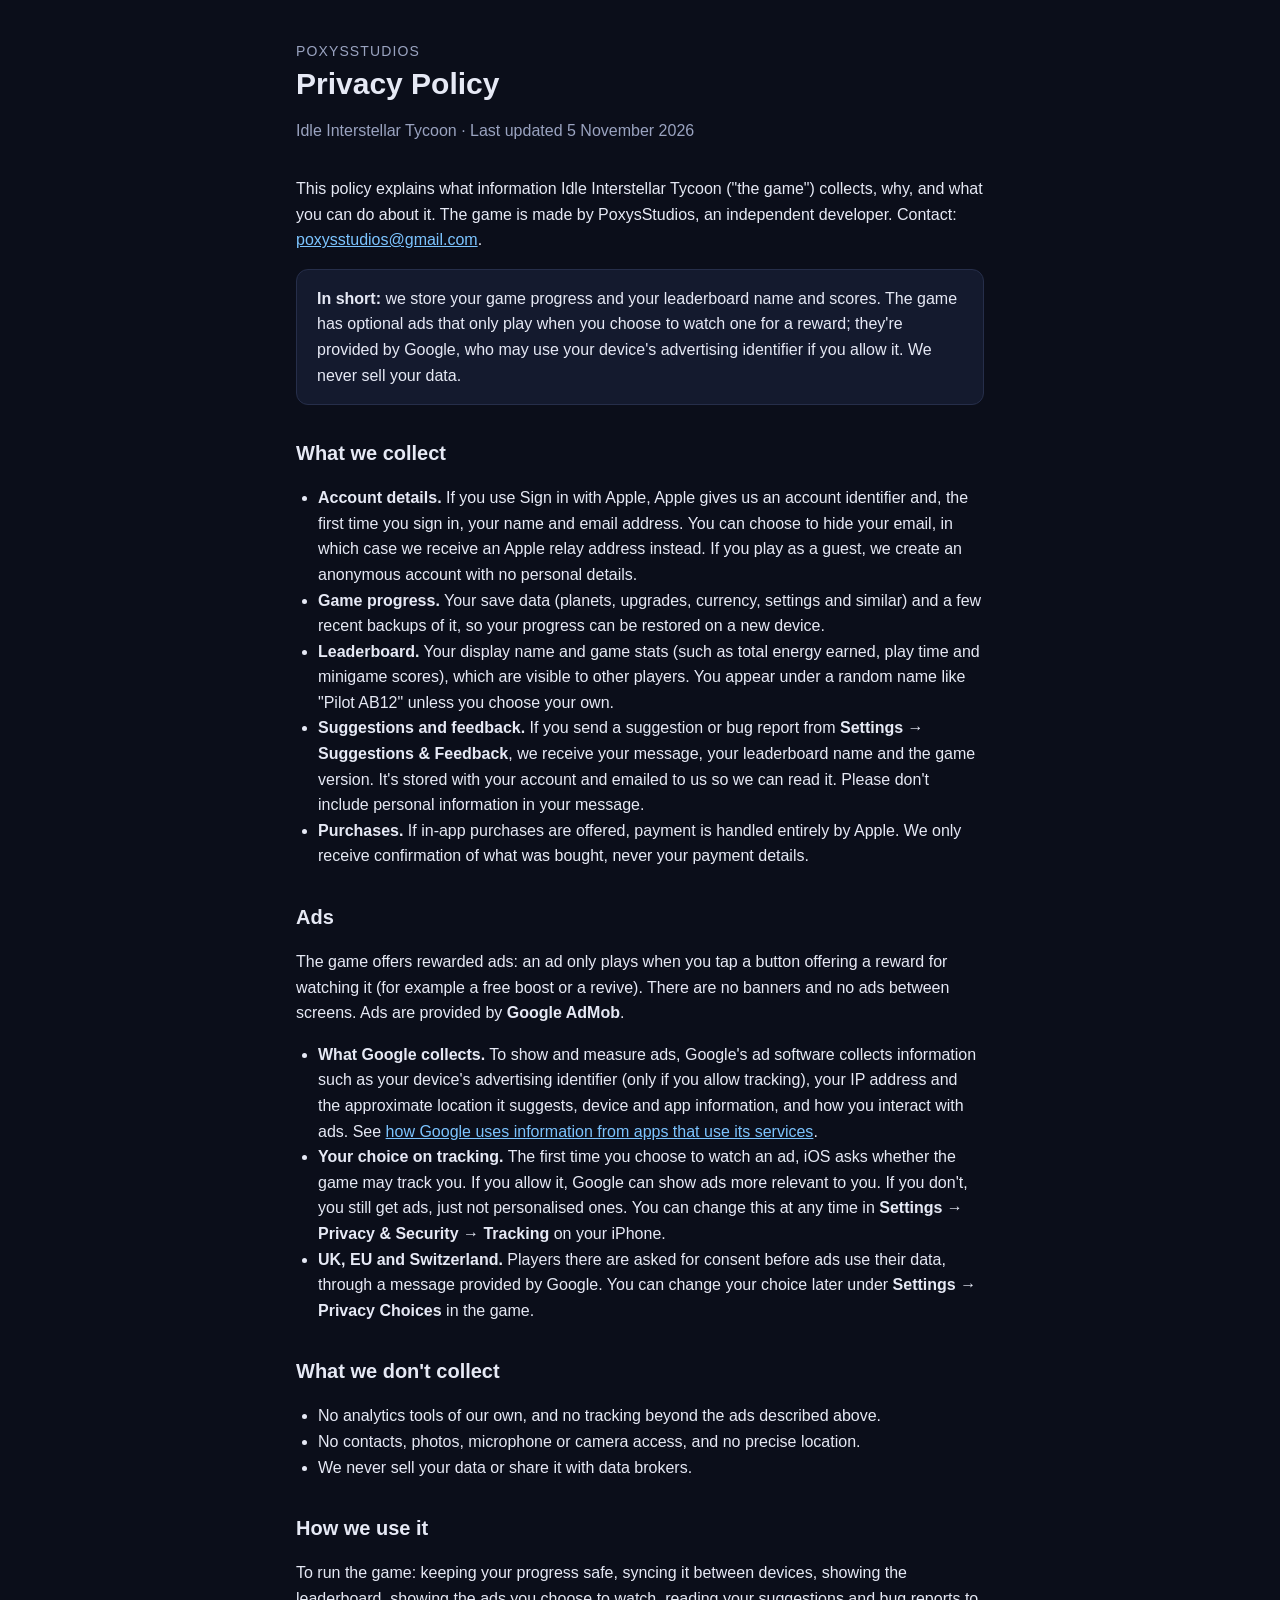
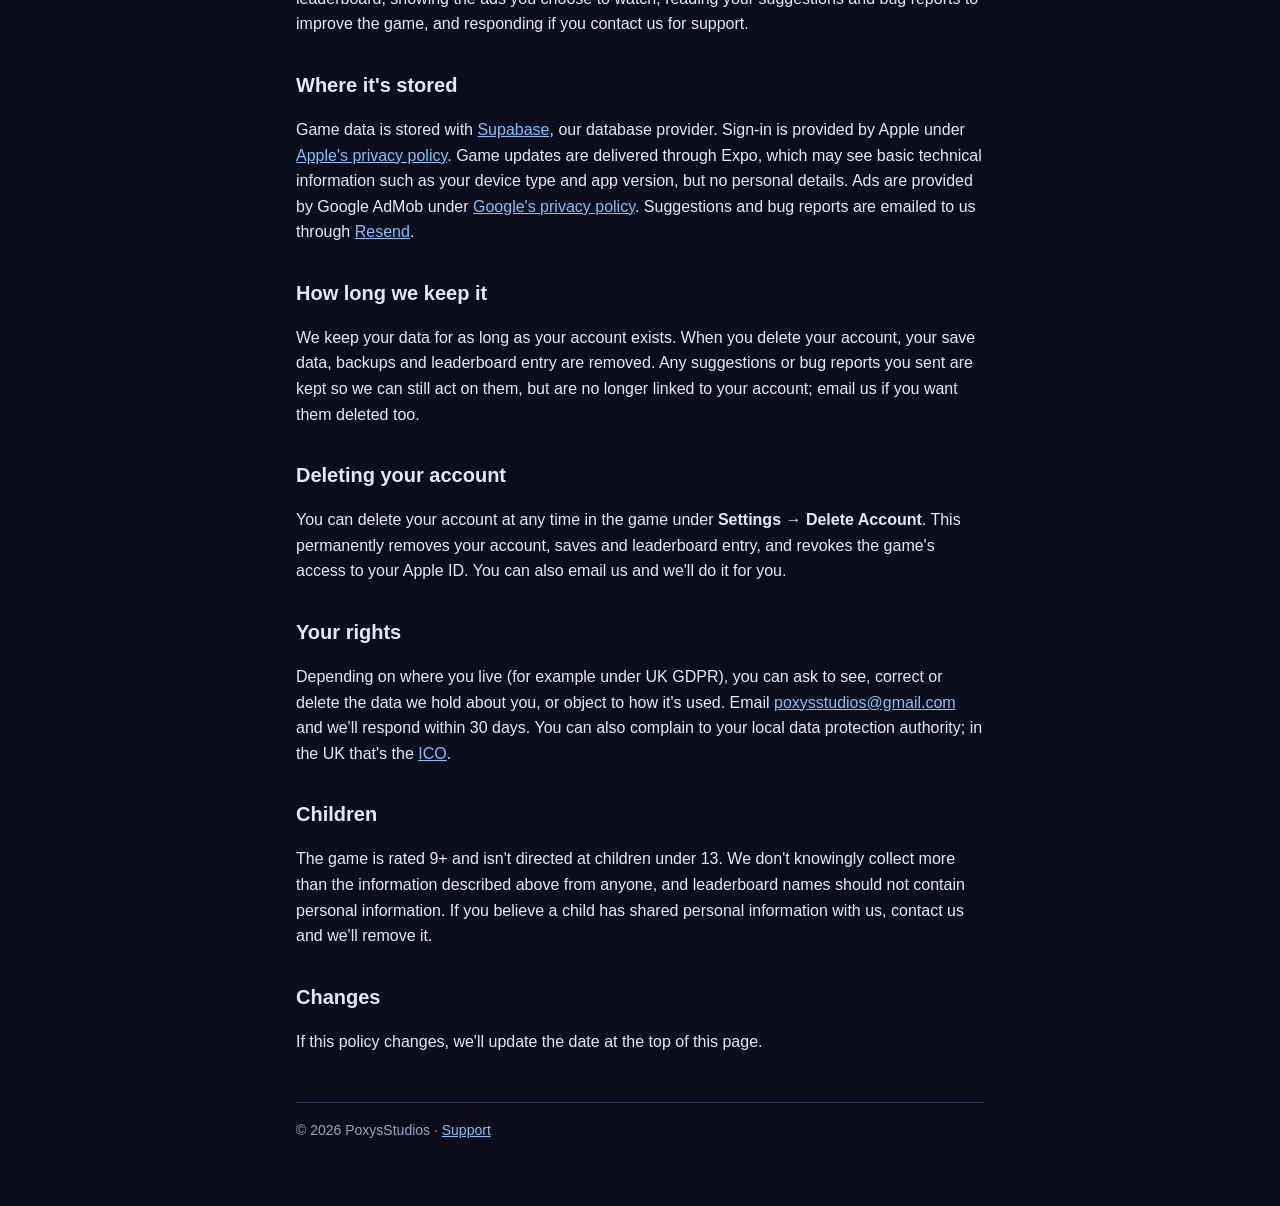
==== privacy.html @ 0489b834 "Add files via upload" ====
<!doctype html>
<html lang="en">
<head>
  <meta charset="utf-8">
  <meta name="viewport" content="width=device-width, initial-scale=1">
  <title>Privacy Policy – Idle Interstellar Tycoon</title>
  <link rel="stylesheet" href="../style.css">
</head>
<body>
<main>
  <header>
    <div class="studio">PoxysStudios</div>
    <h1>Privacy Policy</h1>
    <p class="muted">Idle Interstellar Tycoon · Last updated 5 November 2026</p>
  </header>

  <p>This policy explains what information Idle Interstellar Tycoon ("the game") collects, why, and what you can do about it. The game is made by PoxysStudios, an independent developer. Contact: <a href="mailto:poxysstudios@gmail.com">poxysstudios@gmail.com</a>.</p>

  <div class="card">
    <strong>In short:</strong> we store your game progress and your leaderboard name and scores. The game has optional ads that only play when you choose to watch one for a reward; they're provided by Google, who may use your device's advertising identifier if you allow it. We never sell your data.
  </div>

  <h2>What we collect</h2>
  <ul>
    <li><strong>Account details.</strong> If you use Sign in with Apple, Apple gives us an account identifier and, the first time you sign in, your name and email address. You can choose to hide your email, in which case we receive an Apple relay address instead. If you play as a guest, we create an anonymous account with no personal details.</li>
    <li><strong>Game progress.</strong> Your save data (planets, upgrades, currency, settings and similar) and a few recent backups of it, so your progress can be restored on a new device.</li>
    <li><strong>Leaderboard.</strong> Your display name and game stats (such as total energy earned, play time and minigame scores), which are visible to other players. You appear under a random name like "Pilot AB12" unless you choose your own.</li>
    <li><strong>Suggestions and feedback.</strong> If you send a suggestion or bug report from <strong>Settings &rarr; Suggestions &amp; Feedback</strong>, we receive your message, your leaderboard name and the game version. It's stored with your account and emailed to us so we can read it. Please don't include personal information in your message.</li>
    <li><strong>Purchases.</strong> If in-app purchases are offered, payment is handled entirely by Apple. We only receive confirmation of what was bought, never your payment details.</li>
  </ul>

  <h2>Ads</h2>
  <p>The game offers rewarded ads: an ad only plays when you tap a button offering a reward for watching it (for example a free boost or a revive). There are no banners and no ads between screens. Ads are provided by <strong>Google AdMob</strong>.</p>
  <ul>
    <li><strong>What Google collects.</strong> To show and measure ads, Google's ad software collects information such as your device's advertising identifier (only if you allow tracking), your IP address and the approximate location it suggests, device and app information, and how you interact with ads. See <a href="https://policies.google.com/technologies/partner-sites">how Google uses information from apps that use its services</a>.</li>
    <li><strong>Your choice on tracking.</strong> The first time you choose to watch an ad, iOS asks whether the game may track you. If you allow it, Google can show ads more relevant to you. If you don't, you still get ads, just not personalised ones. You can change this at any time in <strong>Settings → Privacy &amp; Security → Tracking</strong> on your iPhone.</li>
    <li><strong>UK, EU and Switzerland.</strong> Players there are asked for consent before ads use their data, through a message provided by Google. You can change your choice later under <strong>Settings → Privacy Choices</strong> in the game.</li>
  </ul>

  <h2>What we don't collect</h2>
  <ul>
    <li>No analytics tools of our own, and no tracking beyond the ads described above.</li>
    <li>No contacts, photos, microphone or camera access, and no precise location.</li>
    <li>We never sell your data or share it with data brokers.</li>
  </ul>

  <h2>How we use it</h2>
  <p>To run the game: keeping your progress safe, syncing it between devices, showing the leaderboard, showing the ads you choose to watch, reading your suggestions and bug reports to improve the game, and responding if you contact us for support.</p>

  <h2>Where it's stored</h2>
  <p>Game data is stored with <a href="https://supabase.com/privacy">Supabase</a>, our database provider. Sign-in is provided by Apple under <a href="https://www.apple.com/legal/privacy/">Apple's privacy policy</a>. Game updates are delivered through Expo, which may see basic technical information such as your device type and app version, but no personal details. Ads are provided by Google AdMob under <a href="https://policies.google.com/privacy">Google's privacy policy</a>. Suggestions and bug reports are emailed to us through <a href="https://resend.com/legal/privacy-policy">Resend</a>.</p>

  <h2>How long we keep it</h2>
  <p>We keep your data for as long as your account exists. When you delete your account, your save data, backups and leaderboard entry are removed. Any suggestions or bug reports you sent are kept so we can still act on them, but are no longer linked to your account; email us if you want them deleted too.</p>

  <h2>Deleting your account</h2>
  <p>You can delete your account at any time in the game under <strong>Settings → Delete Account</strong>. This permanently removes your account, saves and leaderboard entry, and revokes the game's access to your Apple ID. You can also email us and we'll do it for you.</p>

  <h2>Your rights</h2>
  <p>Depending on where you live (for example under UK GDPR), you can ask to see, correct or delete the data we hold about you, or object to how it's used. Email <a href="mailto:poxysstudios@gmail.com">poxysstudios@gmail.com</a> and we'll respond within 30 days. You can also complain to your local data protection authority; in the UK that's the <a href="https://ico.org.uk/">ICO</a>.</p>

  <h2>Children</h2>
  <p>The game is rated 9+ and isn't directed at children under 13. We don't knowingly collect more than the information described above from anyone, and leaderboard names should not contain personal information. If you believe a child has shared personal information with us, contact us and we'll remove it.</p>

  <h2>Changes</h2>
  <p>If this policy changes, we'll update the date at the top of this page.</p>

  <footer>© 2026 PoxysStudios · <a href="support.html">Support</a></footer>
</main>
</body>
</html>
---- style.css ----
:root {
  --bg: #0b0e1a;
  --panel: #141a2e;
  --text: #e6e9f5;
  --muted: #9aa3c0;
  --accent: #7cc4ff;
  --line: #262e4a;
}

* { box-sizing: border-box; }

body {
  margin: 0;
  background: var(--bg);
  color: var(--text);
  font: 16px/1.6 -apple-system, BlinkMacSystemFont, "Segoe UI", Roboto, Helvetica, Arial, sans-serif;
}

main {
  max-width: 720px;
  margin: 0 auto;
  padding: 40px 16px 64px;
}

header { margin-bottom: 32px; }
header .studio { color: var(--muted); font-size: 14px; letter-spacing: 0.08em; text-transform: uppercase; }
h1 { margin: 4px 0 8px; font-size: 30px; line-height: 1.2; }
h2 { margin: 32px 0 8px; font-size: 20px; }
p, li { color: var(--text); }
.muted { color: var(--muted); }
a { color: var(--accent); }
ul { padding-left: 22px; }

.card {
  background: var(--panel);
  border: 1px solid var(--line);
  border-radius: 12px;
  padding: 16px 20px;
  margin: 16px 0;
}

footer {
  margin-top: 48px;
  padding-top: 16px;
  border-top: 1px solid var(--line);
  color: var(--muted);
  font-size: 14px;
}
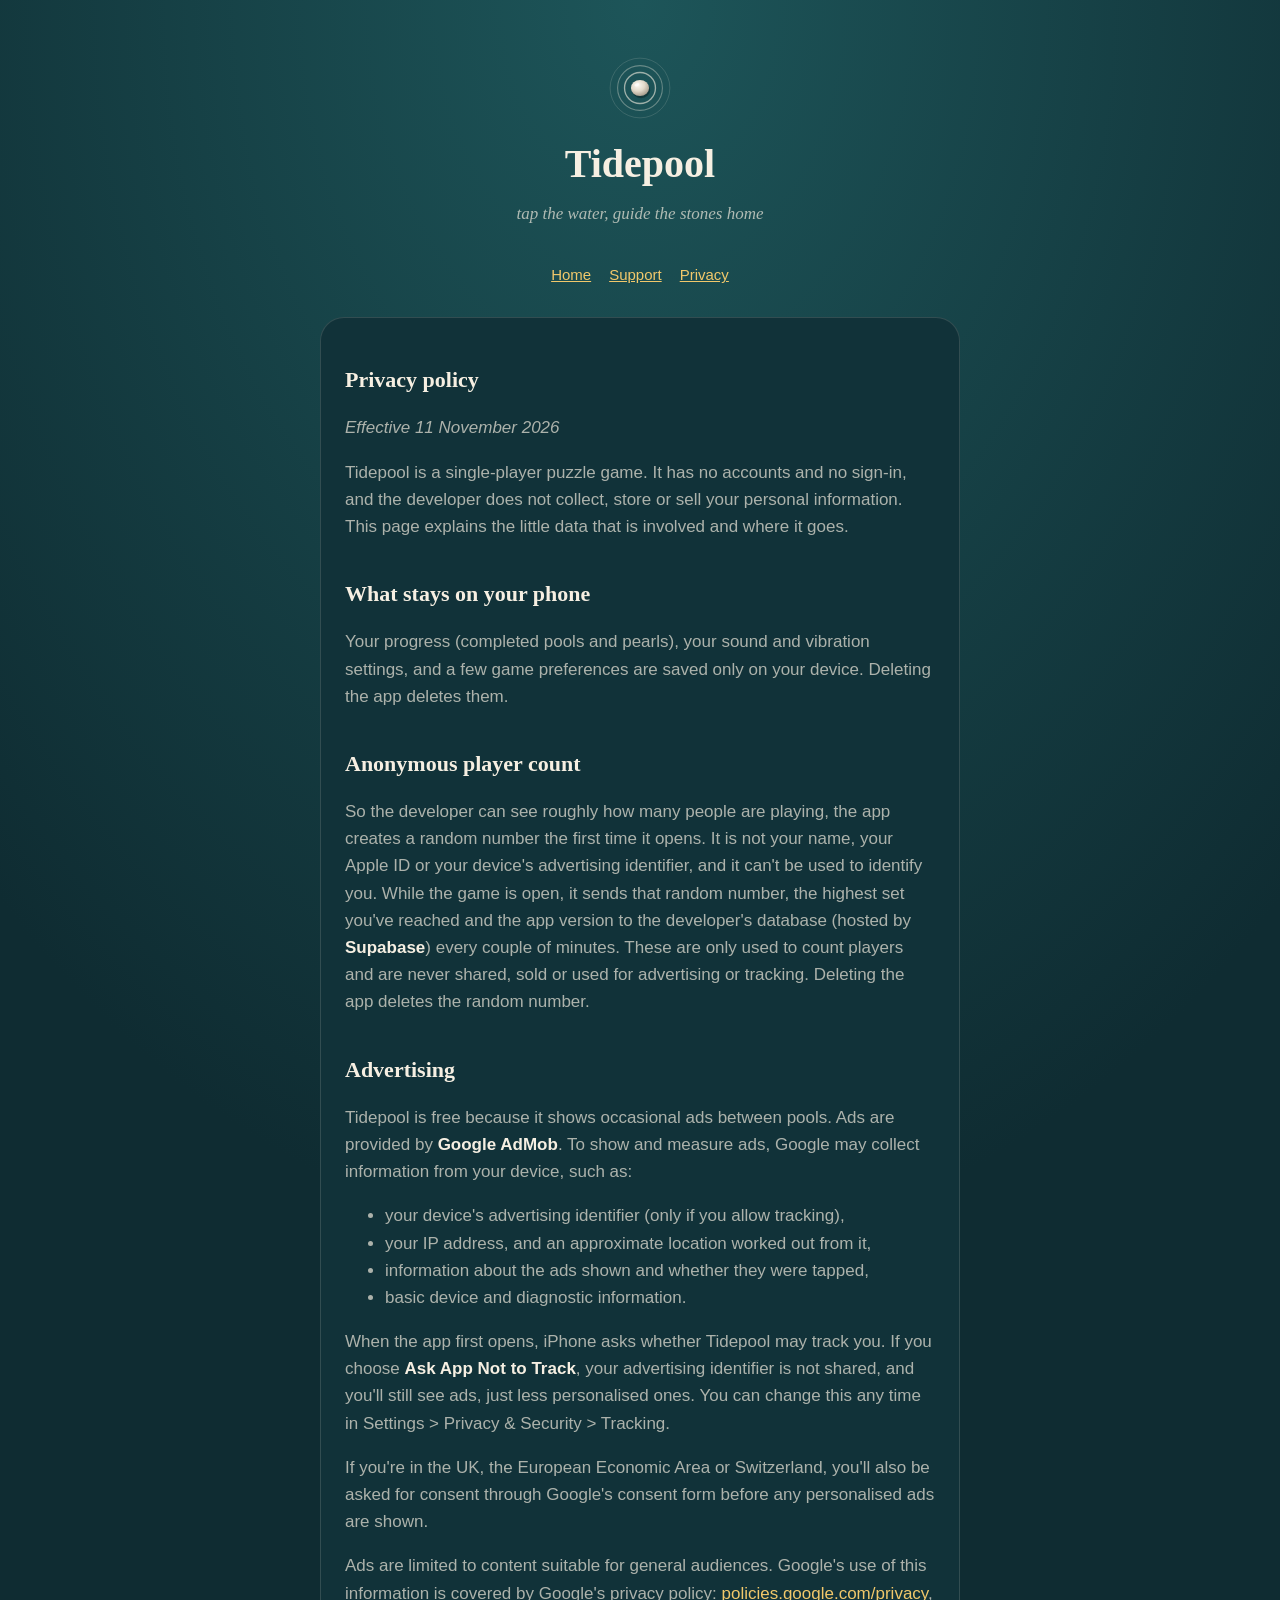
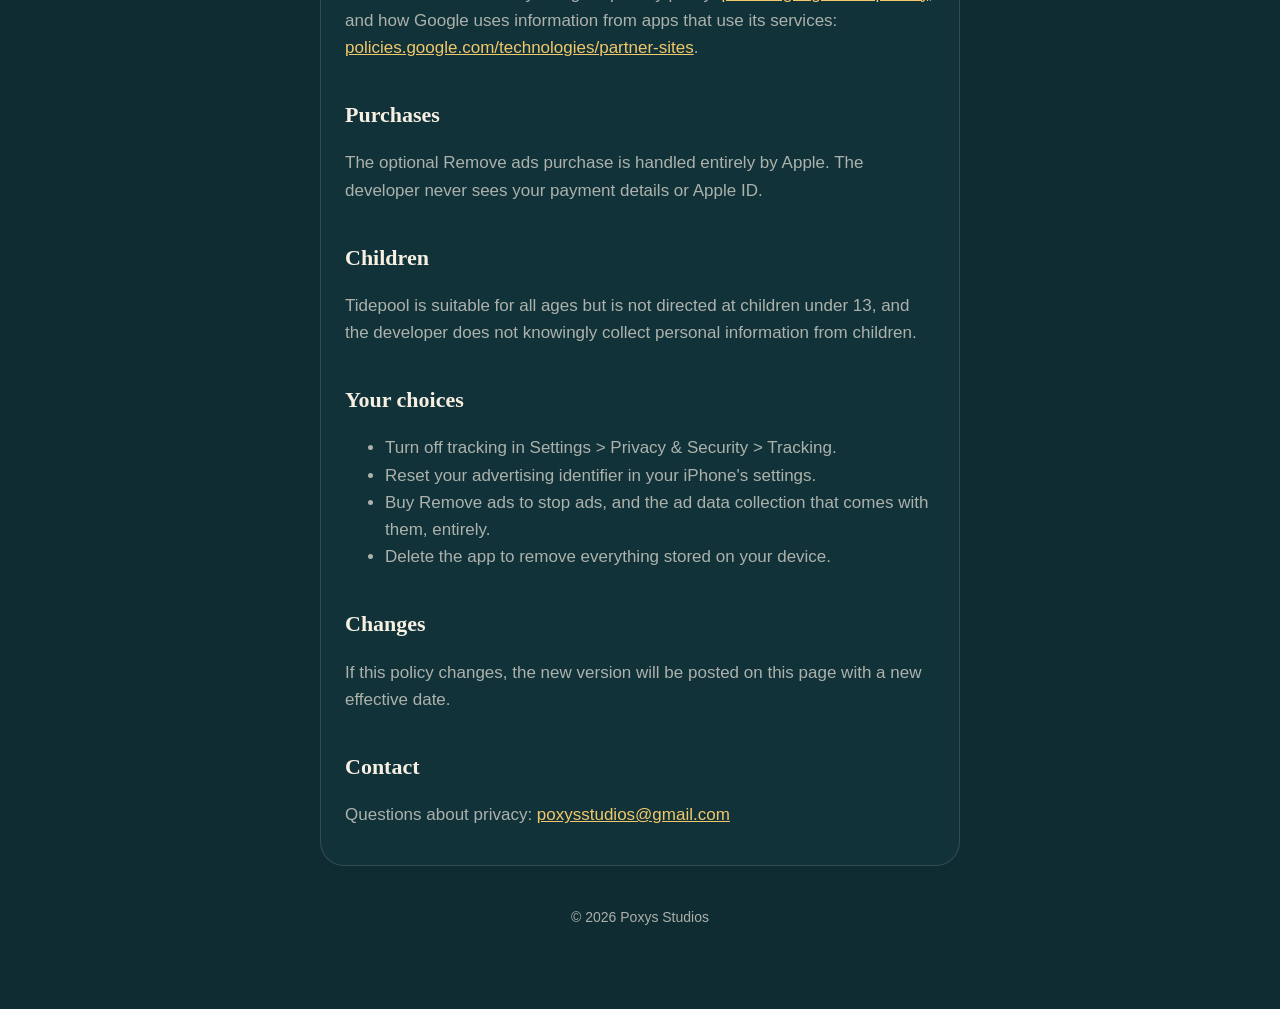
==== commit e9b3511f: "Add files via upload" ====
--- a/privacy.html
+++ b/privacy.html
@@ -1,71 +1,76 @@
-<!doctype html>
-<html lang="en">
-<head>
-  <meta charset="utf-8">
-  <meta name="viewport" content="width=device-width, initial-scale=1">
-  <title>Privacy Policy – Idle Interstellar Tycoon</title>
-  <link rel="stylesheet" href="../style.css">
-</head>
-<body>
-<main>
-  <header>
-    <div class="studio">PoxysStudios</div>
-    <h1>Privacy Policy</h1>
-    <p class="muted">Idle Interstellar Tycoon · Last updated 5 November 2026</p>
-  </header>
-
-  <p>This policy explains what information Idle Interstellar Tycoon ("the game") collects, why, and what you can do about it. The game is made by PoxysStudios, an independent developer. Contact: <a href="mailto:poxysstudios@gmail.com">poxysstudios@gmail.com</a>.</p>
-
-  <div class="card">
-    <strong>In short:</strong> we store your game progress and your leaderboard name and scores. The game has optional ads that only play when you choose to watch one for a reward; they're provided by Google, who may use your device's advertising identifier if you allow it. We never sell your data.
-  </div>
-
-  <h2>What we collect</h2>
-  <ul>
-    <li><strong>Account details.</strong> If you use Sign in with Apple, Apple gives us an account identifier and, the first time you sign in, your name and email address. You can choose to hide your email, in which case we receive an Apple relay address instead. If you play as a guest, we create an anonymous account with no personal details.</li>
-    <li><strong>Game progress.</strong> Your save data (planets, upgrades, currency, settings and similar) and a few recent backups of it, so your progress can be restored on a new device.</li>
-    <li><strong>Leaderboard.</strong> Your display name and game stats (such as total energy earned, play time and minigame scores), which are visible to other players. You appear under a random name like "Pilot AB12" unless you choose your own.</li>
-    <li><strong>Suggestions and feedback.</strong> If you send a suggestion or bug report from <strong>Settings &rarr; Suggestions &amp; Feedback</strong>, we receive your message, your leaderboard name and the game version. It's stored with your account and emailed to us so we can read it. Please don't include personal information in your message.</li>
-    <li><strong>Purchases.</strong> If in-app purchases are offered, payment is handled entirely by Apple. We only receive confirmation of what was bought, never your payment details.</li>
-  </ul>
-
-  <h2>Ads</h2>
-  <p>The game offers rewarded ads: an ad only plays when you tap a button offering a reward for watching it (for example a free boost or a revive). There are no banners and no ads between screens. Ads are provided by <strong>Google AdMob</strong>.</p>
-  <ul>
-    <li><strong>What Google collects.</strong> To show and measure ads, Google's ad software collects information such as your device's advertising identifier (only if you allow tracking), your IP address and the approximate location it suggests, device and app information, and how you interact with ads. See <a href="https://policies.google.com/technologies/partner-sites">how Google uses information from apps that use its services</a>.</li>
-    <li><strong>Your choice on tracking.</strong> The first time you choose to watch an ad, iOS asks whether the game may track you. If you allow it, Google can show ads more relevant to you. If you don't, you still get ads, just not personalised ones. You can change this at any time in <strong>Settings → Privacy &amp; Security → Tracking</strong> on your iPhone.</li>
-    <li><strong>UK, EU and Switzerland.</strong> Players there are asked for consent before ads use their data, through a message provided by Google. You can change your choice later under <strong>Settings → Privacy Choices</strong> in the game.</li>
-  </ul>
-
-  <h2>What we don't collect</h2>
-  <ul>
-    <li>No analytics tools of our own, and no tracking beyond the ads described above.</li>
-    <li>No contacts, photos, microphone or camera access, and no precise location.</li>
-    <li>We never sell your data or share it with data brokers.</li>
-  </ul>
-
-  <h2>How we use it</h2>
-  <p>To run the game: keeping your progress safe, syncing it between devices, showing the leaderboard, showing the ads you choose to watch, reading your suggestions and bug reports to improve the game, and responding if you contact us for support.</p>
-
-  <h2>Where it's stored</h2>
-  <p>Game data is stored with <a href="https://supabase.com/privacy">Supabase</a>, our database provider. Sign-in is provided by Apple under <a href="https://www.apple.com/legal/privacy/">Apple's privacy policy</a>. Game updates are delivered through Expo, which may see basic technical information such as your device type and app version, but no personal details. Ads are provided by Google AdMob under <a href="https://policies.google.com/privacy">Google's privacy policy</a>. Suggestions and bug reports are emailed to us through <a href="https://resend.com/legal/privacy-policy">Resend</a>.</p>
-
-  <h2>How long we keep it</h2>
-  <p>We keep your data for as long as your account exists. When you delete your account, your save data, backups and leaderboard entry are removed. Any suggestions or bug reports you sent are kept so we can still act on them, but are no longer linked to your account; email us if you want them deleted too.</p>
-
-  <h2>Deleting your account</h2>
-  <p>You can delete your account at any time in the game under <strong>Settings → Delete Account</strong>. This permanently removes your account, saves and leaderboard entry, and revokes the game's access to your Apple ID. You can also email us and we'll do it for you.</p>
-
-  <h2>Your rights</h2>
-  <p>Depending on where you live (for example under UK GDPR), you can ask to see, correct or delete the data we hold about you, or object to how it's used. Email <a href="mailto:poxysstudios@gmail.com">poxysstudios@gmail.com</a> and we'll respond within 30 days. You can also complain to your local data protection authority; in the UK that's the <a href="https://ico.org.uk/">ICO</a>.</p>
-
-  <h2>Children</h2>
-  <p>The game is rated 9+ and isn't directed at children under 13. We don't knowingly collect more than the information described above from anyone, and leaderboard names should not contain personal information. If you believe a child has shared personal information with us, contact us and we'll remove it.</p>
-
-  <h2>Changes</h2>
-  <p>If this policy changes, we'll update the date at the top of this page.</p>
-
-  <footer>© 2026 PoxysStudios · <a href="support.html">Support</a></footer>
-</main>
-</body>
-</html>
+<!doctype html>
+<html lang="en">
+<head>
+<meta charset="utf-8">
+<meta name="viewport" content="width=device-width, initial-scale=1">
+<title>Tidepool Privacy Policy</title>
+<style>
+:root { --bg: #0f2c32; --card: #113239; --cream: #f6efe2; --dim: rgba(246,239,226,0.68); --line: rgba(246,239,226,0.14); --gold: #f1c86b; }
+* { box-sizing: border-box; }
+body { margin: 0; background: radial-gradient(120% 80% at 50% 0%, #1d5559 0%, var(--bg) 60%); background-color: var(--bg); color: var(--cream); font: 17px/1.6 -apple-system, BlinkMacSystemFont, "Segoe UI", Roboto, sans-serif; min-height: 100vh; }
+main { max-width: 680px; margin: 0 auto; padding: 56px 20px 80px; }
+.mark { display: block; width: 64px; height: 64px; margin: 0 auto 12px; }
+h1 { font-family: Georgia, "Times New Roman", serif; font-weight: 600; font-size: 40px; text-align: center; margin: 0; }
+.tag { text-align: center; color: var(--dim); font-style: italic; font-family: Georgia, serif; margin: 4px 0 36px; }
+h2 { font-family: Georgia, serif; font-weight: 600; font-size: 22px; margin: 36px 0 8px; }
+p, li { color: var(--dim); }
+strong { color: var(--cream); }
+a { color: var(--gold); }
+.card { background: var(--card); border: 1px solid var(--line); border-radius: 24px; padding: 8px 24px 20px; }
+nav { display: flex; gap: 18px; justify-content: center; margin-bottom: 30px; font-size: 15px; }
+footer { text-align: center; color: var(--dim); font-size: 14px; margin-top: 40px; }
+</style>
+</head>
+<body>
+<main>
+<svg class="mark" viewBox="0 0 120 120" aria-hidden="true"><defs><radialGradient id="em" cx="38%" cy="32%" r="75%"><stop offset="0" stop-color="#fdfaf3"/><stop offset="0.5" stop-color="#e2d9c9"/><stop offset="1" stop-color="#9f9484"/></radialGradient></defs><circle cx="60" cy="60" r="56" fill="none" stroke="rgba(246,239,226,0.18)" stroke-width="1.5"/><circle cx="60" cy="60" r="42" fill="none" stroke="rgba(246,239,226,0.35)" stroke-width="2"/><circle cx="60" cy="60" r="29" fill="none" stroke="rgba(246,239,226,0.6)" stroke-width="2.5"/><ellipse cx="62" cy="64" rx="17" ry="15" fill="rgba(0,0,0,0.3)"/><ellipse cx="60" cy="60" rx="17" ry="15" fill="url(#em)"/><ellipse cx="54" cy="54" rx="4.5" ry="2.8" fill="rgba(255,255,255,0.7)" transform="rotate(-25 54 54)"/></svg>
+<h1>Tidepool</h1>
+<p class="tag">tap the water, guide the stones home</p>
+<nav><a href="./">Home</a><a href="support.html">Support</a><a href="privacy.html">Privacy</a></nav>
+<div class="card">
+<h2>Privacy policy</h2>
+<p><em>Effective 11 November 2026</em></p>
+<p>Tidepool is a single-player puzzle game. It has no accounts and no sign-in, and the developer does not collect, store or sell your personal information. This page explains the little data that is involved and where it goes.</p>
+
+<h2>What stays on your phone</h2>
+<p>Your progress (completed pools and pearls), your sound and vibration settings, and a few game preferences are saved only on your device. Deleting the app deletes them.</p>
+
+<h2>Anonymous player count</h2>
+<p>So the developer can see roughly how many people are playing, the app creates a random number the first time it opens. It is not your name, your Apple ID or your device's advertising identifier, and it can't be used to identify you. While the game is open, it sends that random number, the highest set you've reached and the app version to the developer's database (hosted by <strong>Supabase</strong>) every couple of minutes. These are only used to count players and are never shared, sold or used for advertising or tracking. Deleting the app deletes the random number.</p>
+
+<h2>Advertising</h2>
+<p>Tidepool is free because it shows occasional ads between pools. Ads are provided by <strong>Google AdMob</strong>. To show and measure ads, Google may collect information from your device, such as:</p>
+<ul>
+<li>your device's advertising identifier (only if you allow tracking),</li>
+<li>your IP address, and an approximate location worked out from it,</li>
+<li>information about the ads shown and whether they were tapped,</li>
+<li>basic device and diagnostic information.</li>
+</ul>
+<p>When the app first opens, iPhone asks whether Tidepool may track you. If you choose <strong>Ask App Not to Track</strong>, your advertising identifier is not shared, and you'll still see ads, just less personalised ones. You can change this any time in Settings &gt; Privacy &amp; Security &gt; Tracking.</p>
+<p>If you're in the UK, the European Economic Area or Switzerland, you'll also be asked for consent through Google's consent form before any personalised ads are shown.</p>
+<p>Ads are limited to content suitable for general audiences. Google's use of this information is covered by Google's privacy policy: <a href="https://policies.google.com/privacy">policies.google.com/privacy</a>, and how Google uses information from apps that use its services: <a href="https://policies.google.com/technologies/partner-sites">policies.google.com/technologies/partner-sites</a>.</p>
+
+<h2>Purchases</h2>
+<p>The optional Remove ads purchase is handled entirely by Apple. The developer never sees your payment details or Apple ID.</p>
+
+<h2>Children</h2>
+<p>Tidepool is suitable for all ages but is not directed at children under 13, and the developer does not knowingly collect personal information from children.</p>
+
+<h2>Your choices</h2>
+<ul>
+<li>Turn off tracking in Settings &gt; Privacy &amp; Security &gt; Tracking.</li>
+<li>Reset your advertising identifier in your iPhone's settings.</li>
+<li>Buy Remove ads to stop ads, and the ad data collection that comes with them, entirely.</li>
+<li>Delete the app to remove everything stored on your device.</li>
+</ul>
+
+<h2>Changes</h2>
+<p>If this policy changes, the new version will be posted on this page with a new effective date.</p>
+
+<h2>Contact</h2>
+<p>Questions about privacy: <a href="mailto:poxysstudios@gmail.com">poxysstudios@gmail.com</a></p>
+</div>
+<footer>&copy; 2026 Poxys Studios</footer>
+</main>
+</body>
+</html>
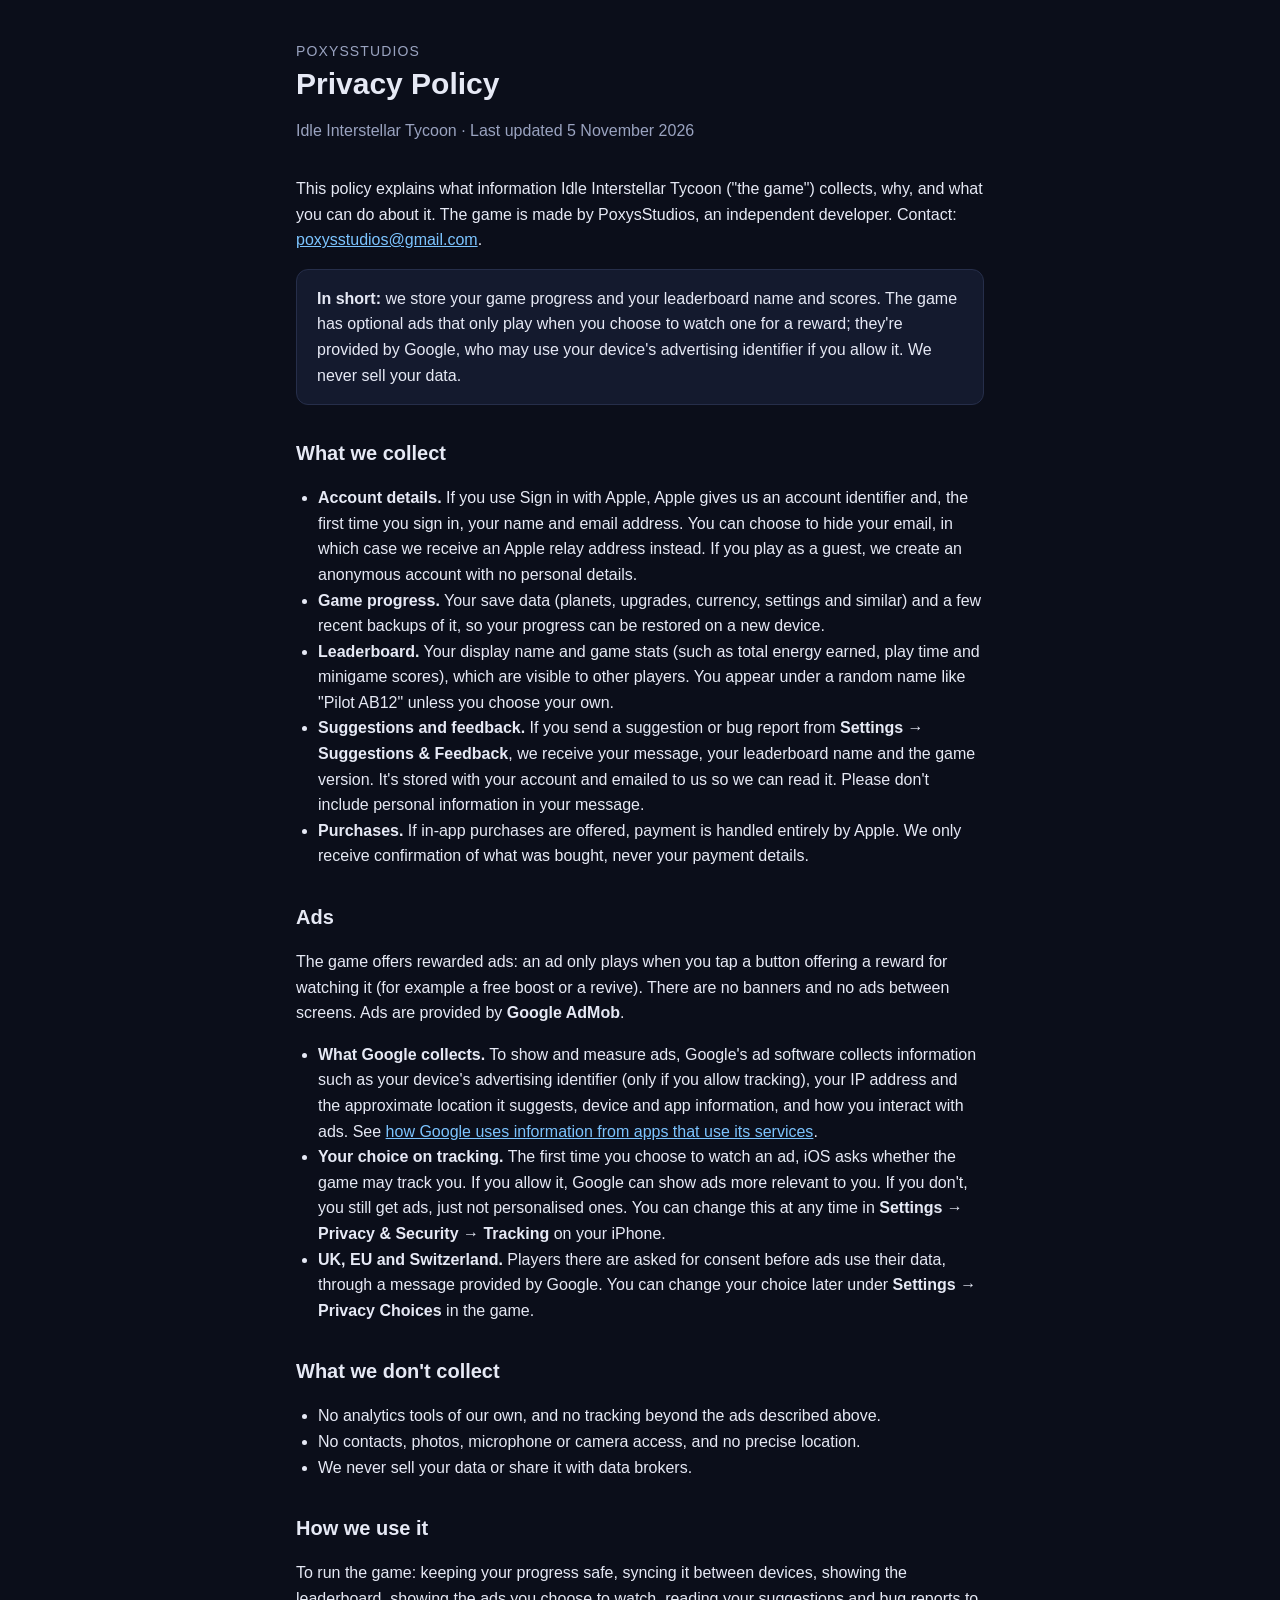
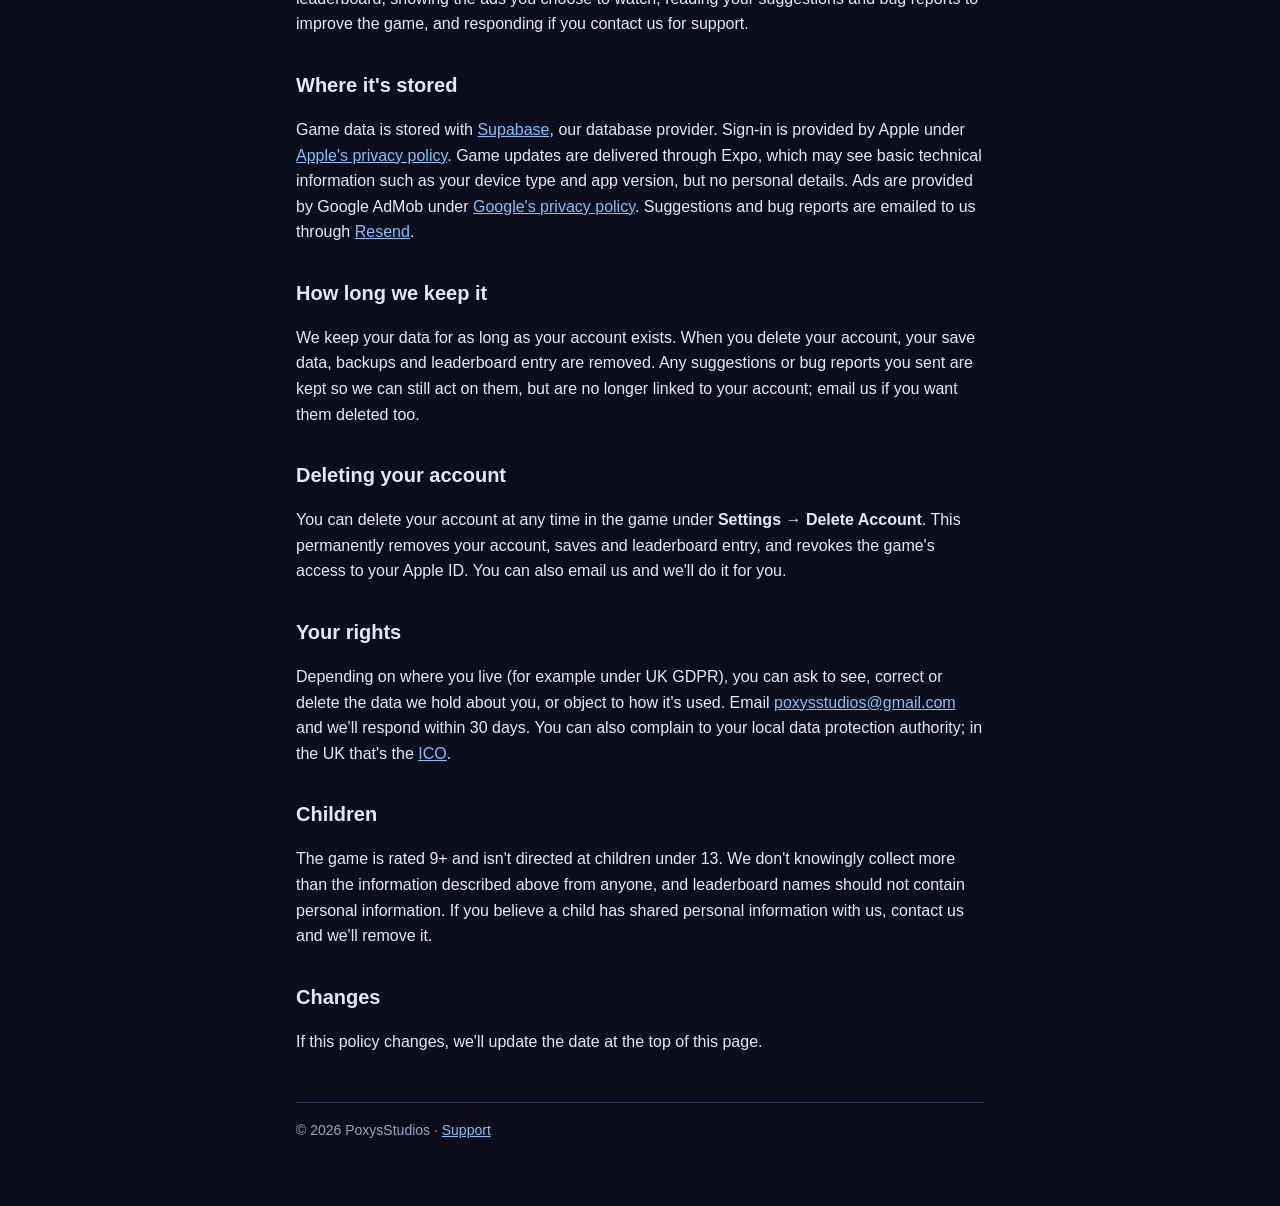
==== commit bd0ed091: "Update privacy.html" ====
--- a/privacy.html
+++ b/privacy.html
@@ -1,76 +1,71 @@
 <!doctype html>
 <html lang="en">
 <head>
-<meta charset="utf-8">
-<meta name="viewport" content="width=device-width, initial-scale=1">
-<title>Tidepool Privacy Policy</title>
-<style>
-:root { --bg: #0f2c32; --card: #113239; --cream: #f6efe2; --dim: rgba(246,239,226,0.68); --line: rgba(246,239,226,0.14); --gold: #f1c86b; }
-* { box-sizing: border-box; }
-body { margin: 0; background: radial-gradient(120% 80% at 50% 0%, #1d5559 0%, var(--bg) 60%); background-color: var(--bg); color: var(--cream); font: 17px/1.6 -apple-system, BlinkMacSystemFont, "Segoe UI", Roboto, sans-serif; min-height: 100vh; }
-main { max-width: 680px; margin: 0 auto; padding: 56px 20px 80px; }
-.mark { display: block; width: 64px; height: 64px; margin: 0 auto 12px; }
-h1 { font-family: Georgia, "Times New Roman", serif; font-weight: 600; font-size: 40px; text-align: center; margin: 0; }
-.tag { text-align: center; color: var(--dim); font-style: italic; font-family: Georgia, serif; margin: 4px 0 36px; }
-h2 { font-family: Georgia, serif; font-weight: 600; font-size: 22px; margin: 36px 0 8px; }
-p, li { color: var(--dim); }
-strong { color: var(--cream); }
-a { color: var(--gold); }
-.card { background: var(--card); border: 1px solid var(--line); border-radius: 24px; padding: 8px 24px 20px; }
-nav { display: flex; gap: 18px; justify-content: center; margin-bottom: 30px; font-size: 15px; }
-footer { text-align: center; color: var(--dim); font-size: 14px; margin-top: 40px; }
-</style>
+  <meta charset="utf-8">
+  <meta name="viewport" content="width=device-width, initial-scale=1">
+  <title>Privacy Policy – Idle Interstellar Tycoon</title>
+  <link rel="stylesheet" href="../style.css">
 </head>
 <body>
 <main>
-<svg class="mark" viewBox="0 0 120 120" aria-hidden="true"><defs><radialGradient id="em" cx="38%" cy="32%" r="75%"><stop offset="0" stop-color="#fdfaf3"/><stop offset="0.5" stop-color="#e2d9c9"/><stop offset="1" stop-color="#9f9484"/></radialGradient></defs><circle cx="60" cy="60" r="56" fill="none" stroke="rgba(246,239,226,0.18)" stroke-width="1.5"/><circle cx="60" cy="60" r="42" fill="none" stroke="rgba(246,239,226,0.35)" stroke-width="2"/><circle cx="60" cy="60" r="29" fill="none" stroke="rgba(246,239,226,0.6)" stroke-width="2.5"/><ellipse cx="62" cy="64" rx="17" ry="15" fill="rgba(0,0,0,0.3)"/><ellipse cx="60" cy="60" rx="17" ry="15" fill="url(#em)"/><ellipse cx="54" cy="54" rx="4.5" ry="2.8" fill="rgba(255,255,255,0.7)" transform="rotate(-25 54 54)"/></svg>
-<h1>Tidepool</h1>
-<p class="tag">tap the water, guide the stones home</p>
-<nav><a href="./">Home</a><a href="support.html">Support</a><a href="privacy.html">Privacy</a></nav>
-<div class="card">
-<h2>Privacy policy</h2>
-<p><em>Effective 11 November 2026</em></p>
-<p>Tidepool is a single-player puzzle game. It has no accounts and no sign-in, and the developer does not collect, store or sell your personal information. This page explains the little data that is involved and where it goes.</p>
+  <header>
+    <div class="studio">PoxysStudios</div>
+    <h1>Privacy Policy</h1>
+    <p class="muted">Idle Interstellar Tycoon · Last updated 5 November 2026</p>
+  </header>
 
-<h2>What stays on your phone</h2>
-<p>Your progress (completed pools and pearls), your sound and vibration settings, and a few game preferences are saved only on your device. Deleting the app deletes them.</p>
+  <p>This policy explains what information Idle Interstellar Tycoon ("the game") collects, why, and what you can do about it. The game is made by PoxysStudios, an independent developer. Contact: <a href="mailto:poxysstudios@gmail.com">poxysstudios@gmail.com</a>.</p>
 
-<h2>Anonymous player count</h2>
-<p>So the developer can see roughly how many people are playing, the app creates a random number the first time it opens. It is not your name, your Apple ID or your device's advertising identifier, and it can't be used to identify you. While the game is open, it sends that random number, the highest set you've reached and the app version to the developer's database (hosted by <strong>Supabase</strong>) every couple of minutes. These are only used to count players and are never shared, sold or used for advertising or tracking. Deleting the app deletes the random number.</p>
+  <div class="card">
+    <strong>In short:</strong> we store your game progress and your leaderboard name and scores. The game has optional ads that only play when you choose to watch one for a reward; they're provided by Google, who may use your device's advertising identifier if you allow it. We never sell your data.
+  </div>
 
-<h2>Advertising</h2>
-<p>Tidepool is free because it shows occasional ads between pools. Ads are provided by <strong>Google AdMob</strong>. To show and measure ads, Google may collect information from your device, such as:</p>
-<ul>
-<li>your device's advertising identifier (only if you allow tracking),</li>
-<li>your IP address, and an approximate location worked out from it,</li>
-<li>information about the ads shown and whether they were tapped,</li>
-<li>basic device and diagnostic information.</li>
-</ul>
-<p>When the app first opens, iPhone asks whether Tidepool may track you. If you choose <strong>Ask App Not to Track</strong>, your advertising identifier is not shared, and you'll still see ads, just less personalised ones. You can change this any time in Settings &gt; Privacy &amp; Security &gt; Tracking.</p>
-<p>If you're in the UK, the European Economic Area or Switzerland, you'll also be asked for consent through Google's consent form before any personalised ads are shown.</p>
-<p>Ads are limited to content suitable for general audiences. Google's use of this information is covered by Google's privacy policy: <a href="https://policies.google.com/privacy">policies.google.com/privacy</a>, and how Google uses information from apps that use its services: <a href="https://policies.google.com/technologies/partner-sites">policies.google.com/technologies/partner-sites</a>.</p>
+  <h2>What we collect</h2>
+  <ul>
+    <li><strong>Account details.</strong> If you use Sign in with Apple, Apple gives us an account identifier and, the first time you sign in, your name and email address. You can choose to hide your email, in which case we receive an Apple relay address instead. If you play as a guest, we create an anonymous account with no personal details.</li>
+    <li><strong>Game progress.</strong> Your save data (planets, upgrades, currency, settings and similar) and a few recent backups of it, so your progress can be restored on a new device.</li>
+    <li><strong>Leaderboard.</strong> Your display name and game stats (such as total energy earned, play time and minigame scores), which are visible to other players. You appear under a random name like "Pilot AB12" unless you choose your own.</li>
+    <li><strong>Suggestions and feedback.</strong> If you send a suggestion or bug report from <strong>Settings &rarr; Suggestions &amp; Feedback</strong>, we receive your message, your leaderboard name and the game version. It's stored with your account and emailed to us so we can read it. Please don't include personal information in your message.</li>
+    <li><strong>Purchases.</strong> If in-app purchases are offered, payment is handled entirely by Apple. We only receive confirmation of what was bought, never your payment details.</li>
+  </ul>
 
-<h2>Purchases</h2>
-<p>The optional Remove ads purchase is handled entirely by Apple. The developer never sees your payment details or Apple ID.</p>
+  <h2>Ads</h2>
+  <p>The game offers rewarded ads: an ad only plays when you tap a button offering a reward for watching it (for example a free boost or a revive). There are no banners and no ads between screens. Ads are provided by <strong>Google AdMob</strong>.</p>
+  <ul>
+    <li><strong>What Google collects.</strong> To show and measure ads, Google's ad software collects information such as your device's advertising identifier (only if you allow tracking), your IP address and the approximate location it suggests, device and app information, and how you interact with ads. See <a href="https://policies.google.com/technologies/partner-sites">how Google uses information from apps that use its services</a>.</li>
+    <li><strong>Your choice on tracking.</strong> The first time you choose to watch an ad, iOS asks whether the game may track you. If you allow it, Google can show ads more relevant to you. If you don't, you still get ads, just not personalised ones. You can change this at any time in <strong>Settings → Privacy &amp; Security → Tracking</strong> on your iPhone.</li>
+    <li><strong>UK, EU and Switzerland.</strong> Players there are asked for consent before ads use their data, through a message provided by Google. You can change your choice later under <strong>Settings → Privacy Choices</strong> in the game.</li>
+  </ul>
 
-<h2>Children</h2>
-<p>Tidepool is suitable for all ages but is not directed at children under 13, and the developer does not knowingly collect personal information from children.</p>
+  <h2>What we don't collect</h2>
+  <ul>
+    <li>No analytics tools of our own, and no tracking beyond the ads described above.</li>
+    <li>No contacts, photos, microphone or camera access, and no precise location.</li>
+    <li>We never sell your data or share it with data brokers.</li>
+  </ul>
 
-<h2>Your choices</h2>
-<ul>
-<li>Turn off tracking in Settings &gt; Privacy &amp; Security &gt; Tracking.</li>
-<li>Reset your advertising identifier in your iPhone's settings.</li>
-<li>Buy Remove ads to stop ads, and the ad data collection that comes with them, entirely.</li>
-<li>Delete the app to remove everything stored on your device.</li>
-</ul>
+  <h2>How we use it</h2>
+  <p>To run the game: keeping your progress safe, syncing it between devices, showing the leaderboard, showing the ads you choose to watch, reading your suggestions and bug reports to improve the game, and responding if you contact us for support.</p>
 
-<h2>Changes</h2>
-<p>If this policy changes, the new version will be posted on this page with a new effective date.</p>
+  <h2>Where it's stored</h2>
+  <p>Game data is stored with <a href="https://supabase.com/privacy">Supabase</a>, our database provider. Sign-in is provided by Apple under <a href="https://www.apple.com/legal/privacy/">Apple's privacy policy</a>. Game updates are delivered through Expo, which may see basic technical information such as your device type and app version, but no personal details. Ads are provided by Google AdMob under <a href="https://policies.google.com/privacy">Google's privacy policy</a>. Suggestions and bug reports are emailed to us through <a href="https://resend.com/legal/privacy-policy">Resend</a>.</p>
 
-<h2>Contact</h2>
-<p>Questions about privacy: <a href="mailto:poxysstudios@gmail.com">poxysstudios@gmail.com</a></p>
-</div>
-<footer>&copy; 2026 Poxys Studios</footer>
+  <h2>How long we keep it</h2>
+  <p>We keep your data for as long as your account exists. When you delete your account, your save data, backups and leaderboard entry are removed. Any suggestions or bug reports you sent are kept so we can still act on them, but are no longer linked to your account; email us if you want them deleted too.</p>
+
+  <h2>Deleting your account</h2>
+  <p>You can delete your account at any time in the game under <strong>Settings → Delete Account</strong>. This permanently removes your account, saves and leaderboard entry, and revokes the game's access to your Apple ID. You can also email us and we'll do it for you.</p>
+
+  <h2>Your rights</h2>
+  <p>Depending on where you live (for example under UK GDPR), you can ask to see, correct or delete the data we hold about you, or object to how it's used. Email <a href="mailto:poxysstudios@gmail.com">poxysstudios@gmail.com</a> and we'll respond within 30 days. You can also complain to your local data protection authority; in the UK that's the <a href="https://ico.org.uk/">ICO</a>.</p>
+
+  <h2>Children</h2>
+  <p>The game is rated 9+ and isn't directed at children under 13. We don't knowingly collect more than the information described above from anyone, and leaderboard names should not contain personal information. If you believe a child has shared personal information with us, contact us and we'll remove it.</p>
+
+  <h2>Changes</h2>
+  <p>If this policy changes, we'll update the date at the top of this page.</p>
+
+  <footer>© 2026 PoxysStudios · <a href="support.html">Support</a></footer>
 </main>
 </body>
 </html>
--- a/style.css
+++ b/style.css
@@ -0,0 +1,48 @@
+:root {
+  --bg: #0b0e1a;
+  --panel: #141a2e;
+  --text: #e6e9f5;
+  --muted: #9aa3c0;
+  --accent: #7cc4ff;
+  --line: #262e4a;
+}
+
+* { box-sizing: border-box; }
+
+body {
+  margin: 0;
+  background: var(--bg);
+  color: var(--text);
+  font: 16px/1.6 -apple-system, BlinkMacSystemFont, "Segoe UI", Roboto, Helvetica, Arial, sans-serif;
+}
+
+main {
+  max-width: 720px;
+  margin: 0 auto;
+  padding: 40px 16px 64px;
+}
+
+header { margin-bottom: 32px; }
+header .studio { color: var(--muted); font-size: 14px; letter-spacing: 0.08em; text-transform: uppercase; }
+h1 { margin: 4px 0 8px; font-size: 30px; line-height: 1.2; }
+h2 { margin: 32px 0 8px; font-size: 20px; }
+p, li { color: var(--text); }
+.muted { color: var(--muted); }
+a { color: var(--accent); }
+ul { padding-left: 22px; }
+
+.card {
+  background: var(--panel);
+  border: 1px solid var(--line);
+  border-radius: 12px;
+  padding: 16px 20px;
+  margin: 16px 0;
+}
+
+footer {
+  margin-top: 48px;
+  padding-top: 16px;
+  border-top: 1px solid var(--line);
+  color: var(--muted);
+  font-size: 14px;
+}
